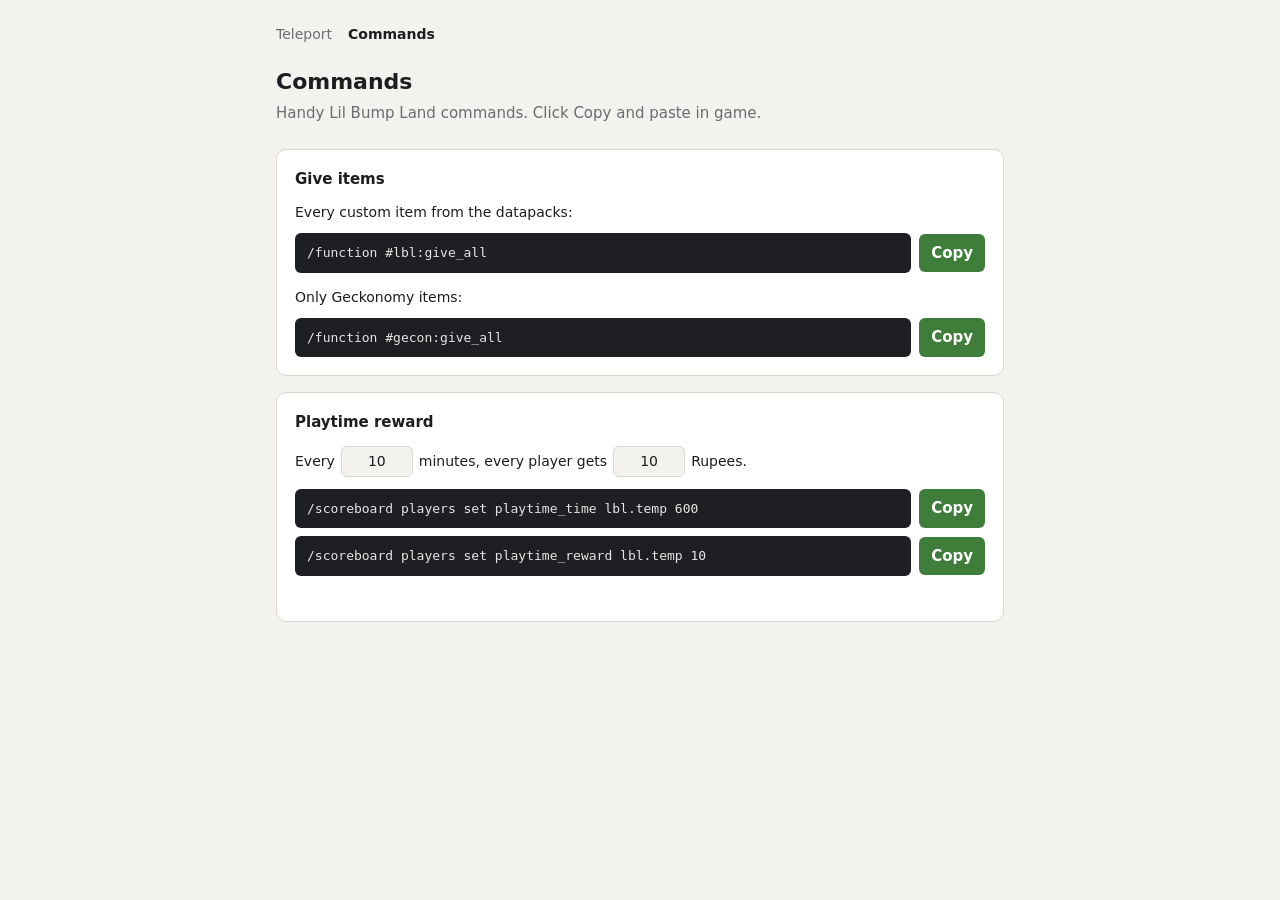
==== commands.html @ bf088179 "Add commands cheat sheet page with playtime generator - commands.html: give_all commands and playtim" ====
<!doctype html>
<html lang="en">
<head>
<meta charset="utf-8">
<meta name="viewport" content="width=device-width, initial-scale=1">
<title>Lil Bump Land Commands</title>
<link rel="stylesheet" href="style.css">
</head>
<body>
<main>
  <nav><a href="index.html">Teleport</a><a href="commands.html" aria-current="page">Commands</a></nav>
  <h1>Commands</h1>
  <p class="sub">Handy Lil Bump Land commands. Click Copy and paste in game.</p>

  <section>
    <h2>Give items</h2>
    <p class="desc">Every custom item from the datapacks:</p>
    <div class="cmd"><pre>/function #lbl:give_all</pre><button type="button">Copy</button></div>
    <p class="desc" style="margin-top: 14px">Only Geckonomy items:</p>
    <div class="cmd"><pre>/function #gecon:give_all</pre><button type="button">Copy</button></div>
  </section>

  <section>
    <h2>Playtime reward</h2>
    <p class="sentence">
      Every <input id="ptMinutes" type="text" inputmode="numeric" value="10"> minutes,
      every player gets <input id="ptReward" type="text" inputmode="numeric" value="10"> Rupees.
    </p>
    <div class="cmd"><pre id="ptTimeCmd"></pre><button type="button">Copy</button></div>
    <div class="cmd"><pre id="ptRewardCmd"></pre><button type="button">Copy</button></div>
    <div class="status" id="ptStatus"></div>
  </section>
</main>

<script>
const $ = id => document.getElementById(id);

function positiveInt(v) {
  v = String(v).trim();
  return /^\d+$/.test(v) && +v > 0 ? +v : null;
}

// playtime_time is in seconds (the datapack schedules "$(playtime_time)s")
function updatePlaytime() {
  const minutes = positiveInt($("ptMinutes").value);
  const reward = positiveInt($("ptReward").value);
  $("ptTimeCmd").textContent = `/scoreboard players set playtime_time lbl.temp ${minutes == null ? "?" : minutes * 60}`;
  $("ptRewardCmd").textContent = `/scoreboard players set playtime_reward lbl.temp ${reward == null ? "?" : reward}`;
  $("ptTimeCmd").nextElementSibling.disabled = minutes == null;
  $("ptRewardCmd").nextElementSibling.disabled = reward == null;
  const invalid = [minutes == null && "minutes", reward == null && "Rupees"].filter(Boolean);
  $("ptStatus").textContent = invalid.length ? "Use a whole number above 0 for: " + invalid.join(", ") : "";
  $("ptStatus").className = "status" + (invalid.length ? " error" : "");
}
["ptMinutes", "ptReward"].forEach(id => $(id).addEventListener("input", updatePlaytime));

document.querySelectorAll(".cmd button").forEach(btn => btn.addEventListener("click", async () => {
  try {
    await navigator.clipboard.writeText(btn.previousElementSibling.textContent);
    btn.textContent = "Copied!";
  } catch {
    btn.textContent = "Failed";
  }
  setTimeout(() => btn.textContent = "Copy", 1200);
}));

updatePlaytime();
</script>
</body>
</html>
---- style.css ----
:root {
  --bg: #f4f2ee; --panel: #ffffff; --text: #1d1d1f; --muted: #6b6b70;
  --border: #d9d6cf; --accent: #3f7d3a; --accent-text: #fff;
  --code-bg: #1e1f22; --code-text: #e6e6e6; --error: #b3261e;
}
@media (prefers-color-scheme: dark) {
  :root {
    --bg: #17181a; --panel: #212226; --text: #ececec; --muted: #9a9aa0;
    --border: #34353a; --accent: #5aa152; --accent-text: #0d140c;
    --code-bg: #0f1012; --code-text: #e6e6e6; --error: #ff8a80;
  }
}
* { box-sizing: border-box; }
body {
  margin: 0; background: var(--bg); color: var(--text);
  font: 15px/1.5 system-ui, -apple-system, "Segoe UI", sans-serif;
}
main { max-width: 760px; margin: 0 auto; padding: 24px 16px 64px; }
nav { display: flex; gap: 16px; margin-bottom: 20px; font-size: 14px; }
nav a { color: var(--muted); text-decoration: none; }
nav a:hover { color: var(--text); }
nav a[aria-current] { color: var(--text); font-weight: 600; }
h1 { font-size: 22px; margin: 0 0 4px; }
.sub { color: var(--muted); margin: 0 0 24px; }
section {
  background: var(--panel); border: 1px solid var(--border);
  border-radius: 10px; padding: 18px; margin-bottom: 16px;
}
h2 { font-size: 15px; margin: 0 0 12px; }
label { display: block; font-size: 13px; color: var(--muted); margin-bottom: 4px; }
input, textarea {
  width: 100%; padding: 8px 10px; border: 1px solid var(--border); border-radius: 6px;
  background: var(--bg); color: var(--text); font: inherit;
}
input:focus, textarea:focus { outline: 2px solid var(--accent); outline-offset: -1px; }
textarea { resize: vertical; font-family: ui-monospace, Consolas, monospace; font-size: 13px; }
.row { display: flex; gap: 8px; align-items: stretch; }
.row textarea { flex: 1; }
.grid { display: grid; grid-template-columns: repeat(3, 1fr); gap: 12px; }
.wide { grid-column: span 2; }
@media (max-width: 480px) { .wide { grid-column: 1 / -1; } }
button {
  border: 0; border-radius: 6px; padding: 8px 14px; font: inherit; font-weight: 600;
  background: var(--accent); color: var(--accent-text); cursor: pointer; white-space: nowrap;
}
button:disabled { opacity: .5; cursor: not-allowed; }
.check { display: flex; align-items: center; gap: 8px; align-self: end; height: 40px; margin: 0; color: var(--text); font-size: 14px; cursor: pointer; }
.check input { width: auto; }
.rot.disabled { opacity: .4; }
.status { font-size: 13px; margin-top: 8px; min-height: 1.5em; color: var(--muted); }
.status.error { color: var(--error); }
.hint { font-size: 13px; color: var(--muted); margin: -4px 0 12px; }
.hint code { word-break: break-all; }
pre {
  margin: 0; padding: 14px; border-radius: 6px; background: var(--code-bg); color: var(--code-text);
  font: 13px/1.5 ui-monospace, Consolas, monospace; white-space: pre-wrap; word-break: break-all;
}
.out-actions { display: flex; gap: 8px; margin-top: 10px; align-items: center; }
.out-actions .status { margin-top: 0; }
kbd { border: 1px solid var(--border); border-bottom-width: 2px; border-radius: 4px; padding: 0 5px; font-size: 12px; }

/* Command cheat sheet */
.cmd { display: flex; gap: 8px; align-items: center; }
.cmd + .cmd { margin-top: 8px; }
.cmd pre { flex: 1; padding: 10px 12px; }
.cmd button { padding: 8px 12px; }
.desc { font-size: 14px; margin: 0 0 10px; }
.sentence { display: flex; flex-wrap: wrap; align-items: center; gap: 6px; font-size: 14px; margin: 0 0 12px; }
.sentence input { width: 72px; padding: 4px 8px; text-align: center; }
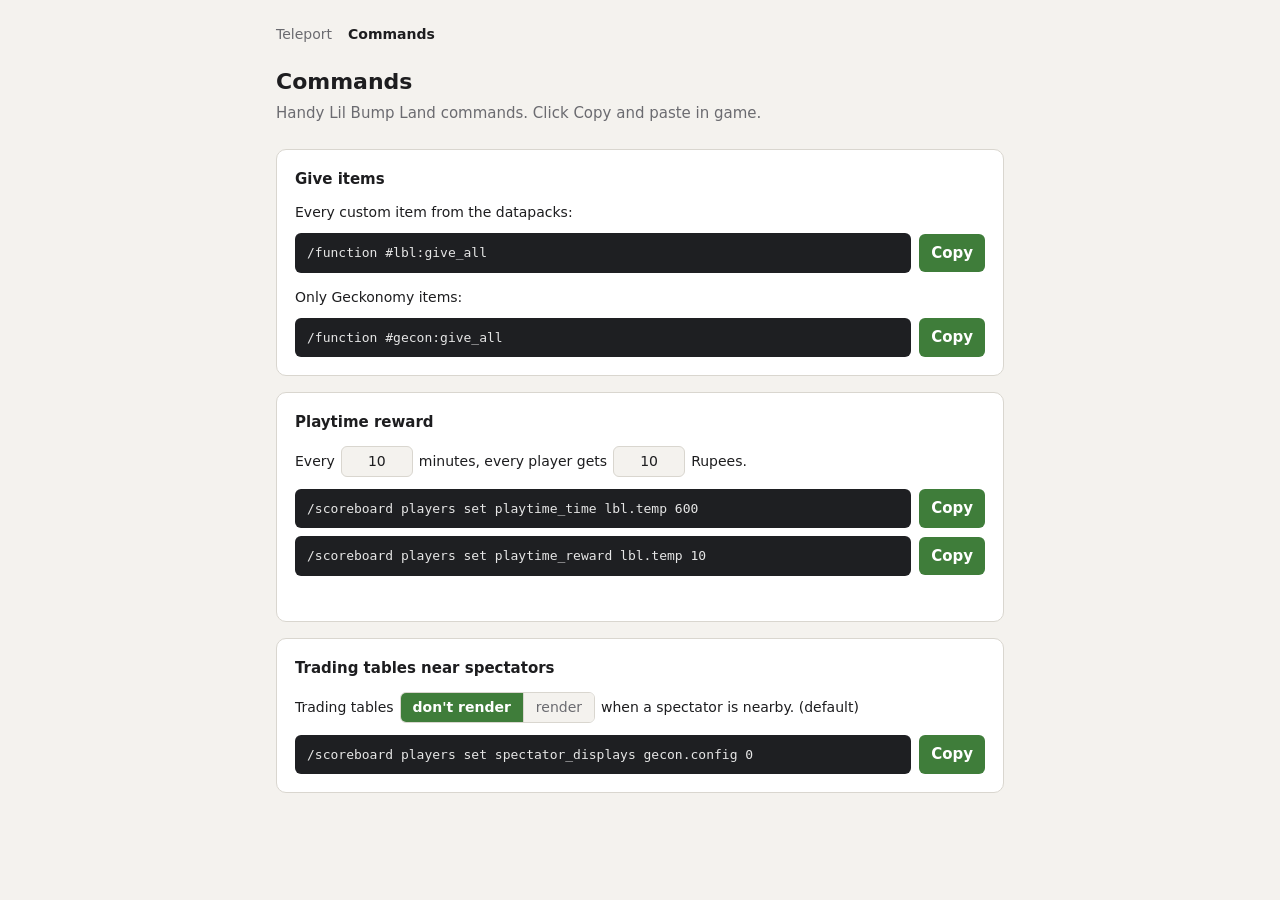
==== commit dcf1ba09: "Commands: spectator trading table render toggle Co-Authored-By: Claude Opus 5.5 <noreply@anthropic.c" ====
--- a/commands.html
+++ b/commands.html
@@ -30,6 +30,19 @@
     <div class="cmd"><pre id="ptRewardCmd"></pre><button type="button">Copy</button></div>
     <div class="status" id="ptStatus"></div>
   </section>
+
+  <section>
+    <h2>Trading tables near spectators</h2>
+    <p class="sentence">
+      Trading tables
+      <span class="segmented" role="radiogroup">
+        <label><input type="radio" name="spec" value="0" checked><span>don't render</span></label>
+        <label><input type="radio" name="spec" value="1"><span>render</span></label>
+      </span>
+      <span>when a spectator is nearby.<span id="specDefault"> (default)</span></span>
+    </p>
+    <div class="cmd"><pre id="specCmd"></pre><button type="button">Copy</button></div>
+  </section>
 </main>
 
 <script>
@@ -54,6 +67,13 @@
 }
 ["ptMinutes", "ptReward"].forEach(id => $(id).addEventListener("input", updatePlaytime));
 
+function updateSpectator() {
+  const value = document.querySelector('input[name="spec"]:checked').value;
+  $("specCmd").textContent = `/scoreboard players set spectator_displays gecon.config ${value}`;
+  $("specDefault").hidden = value !== "0";
+}
+document.querySelectorAll('input[name="spec"]').forEach(r => r.addEventListener("change", updateSpectator));
+
 document.querySelectorAll(".cmd button").forEach(btn => btn.addEventListener("click", async () => {
   try {
     await navigator.clipboard.writeText(btn.previousElementSibling.textContent);
@@ -65,6 +85,7 @@
 }));
 
 updatePlaytime();
+updateSpectator();
 </script>
 </body>
 </html>
--- a/style.css
+++ b/style.css
@@ -38,6 +38,7 @@
 .row textarea { flex: 1; }
 .grid { display: grid; grid-template-columns: repeat(3, 1fr); gap: 12px; }
 .wide { grid-column: span 2; }
+.full { grid-column: 1 / -1; }
 @media (max-width: 480px) { .wide { grid-column: 1 / -1; } }
 button {
   border: 0; border-radius: 6px; padding: 8px 14px; font: inherit; font-weight: 600;
@@ -67,3 +68,10 @@
 .desc { font-size: 14px; margin: 0 0 10px; }
 .sentence { display: flex; flex-wrap: wrap; align-items: center; gap: 6px; font-size: 14px; margin: 0 0 12px; }
 .sentence input { width: 72px; padding: 4px 8px; text-align: center; }
+.segmented { display: inline-flex; border: 1px solid var(--border); border-radius: 6px; overflow: hidden; }
+.segmented label { margin: 0; cursor: pointer; }
+.segmented input { position: absolute; opacity: 0; pointer-events: none; }
+.segmented span { display: block; padding: 4px 12px; font-size: 14px; color: var(--muted); background: var(--bg); }
+.segmented label + label span { border-left: 1px solid var(--border); }
+.segmented input:checked + span { background: var(--accent); color: var(--accent-text); font-weight: 600; }
+.segmented input:focus-visible + span { outline: 2px solid var(--accent); outline-offset: -2px; }
